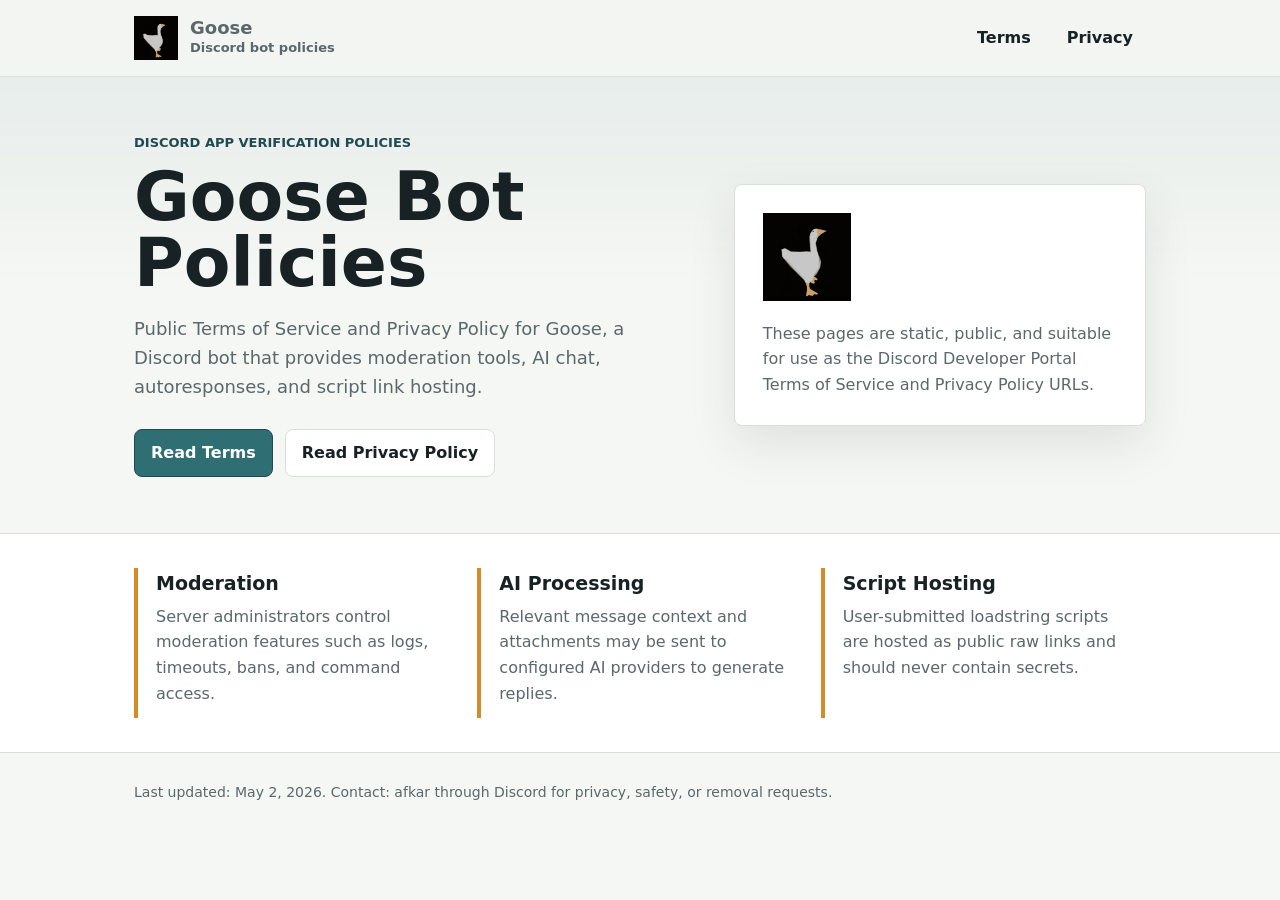
==== index.html @ f8667217 "feat: add Goose policy site" ====
<!doctype html>
<html lang="en">
    <head>
        <meta charset="utf-8" />
        <meta name="viewport" content="width=device-width, initial-scale=1" />
        <title>Goose Bot Policies</title>
        <meta
            name="description"
            content="Terms of Service and Privacy Policy for the Goose Discord bot."
        />
        <link rel="stylesheet" href="assets/styles.css" />
    </head>
    <body>
        <header class="site-header">
            <nav class="nav" aria-label="Primary navigation">
                <a class="brand" href="./" aria-label="Goose policy home">
                    <img src="assets/goose.gif" alt="" />
                    <span>
                        <strong>Goose</strong>
                        <span>Discord bot policies</span>
                    </span>
                </a>
                <div class="nav-links">
                    <a href="terms/">Terms</a>
                    <a href="privacy/">Privacy</a>
                </div>
            </nav>
        </header>

        <main>
            <section class="hero">
                <div>
                    <p class="eyebrow">Discord app verification policies</p>
                    <h1>Goose Bot Policies</h1>
                    <p class="lede">
                        Public Terms of Service and Privacy Policy for Goose, a
                        Discord bot that provides moderation tools, AI chat,
                        autoresponses, and script link hosting.
                    </p>
                    <div class="actions" aria-label="Policy links">
                        <a class="button" href="terms/">Read Terms</a>
                        <a class="button secondary" href="privacy/"
                            >Read Privacy Policy</a
                        >
                    </div>
                </div>
                <aside class="hero-panel" aria-label="Policy summary">
                    <img src="assets/goose.gif" alt="" />
                    <p>
                        These pages are static, public, and suitable for use as
                        the Discord Developer Portal Terms of Service and
                        Privacy Policy URLs.
                    </p>
                </aside>
            </section>

            <section class="summary-band" aria-label="Policy highlights">
                <div class="summary-grid">
                    <article class="summary-item">
                        <h2>Moderation</h2>
                        <p>
                            Server administrators control moderation features
                            such as logs, timeouts, bans, and command access.
                        </p>
                    </article>
                    <article class="summary-item">
                        <h2>AI Processing</h2>
                        <p>
                            Relevant message context and attachments may be sent
                            to configured AI providers to generate replies.
                        </p>
                    </article>
                    <article class="summary-item">
                        <h2>Script Hosting</h2>
                        <p>
                            User-submitted loadstring scripts are hosted as
                            public raw links and should never contain secrets.
                        </p>
                    </article>
                </div>
            </section>
        </main>

        <footer class="site-footer">
            <span>Last updated: May 2, 2026.</span>
            <span>
                Contact: afkar through Discord for privacy, safety, or removal
                requests.</span
            >
        </footer>
    </body>
</html>
---- assets/styles.css ----
:root {
  color-scheme: light;
  --bg: #f5f7f4;
  --surface: #ffffff;
  --ink: #182124;
  --muted: #5b686b;
  --line: #d9e0dc;
  --brand: #2f6f73;
  --brand-dark: #1f4b50;
  --accent: #d48b2a;
  --shadow: 0 18px 48px rgba(27, 44, 48, 0.1);
  font-family: Inter, ui-sans-serif, system-ui, -apple-system, BlinkMacSystemFont, "Segoe UI", sans-serif;
}

* {
  box-sizing: border-box;
}

html {
  background: var(--bg);
}

body {
  margin: 0;
  color: var(--ink);
  background:
    linear-gradient(180deg, rgba(47, 111, 115, 0.1), rgba(245, 247, 244, 0) 280px),
    var(--bg);
  line-height: 1.6;
}

a {
  color: var(--brand-dark);
  font-weight: 700;
  text-decoration-thickness: 0.08em;
  text-underline-offset: 0.18em;
}

.site-header {
  border-bottom: 1px solid rgba(217, 224, 220, 0.9);
  background: rgba(245, 247, 244, 0.86);
}

.nav {
  max-width: 1060px;
  margin: 0 auto;
  min-height: 76px;
  padding: 14px 24px;
  display: flex;
  align-items: center;
  justify-content: space-between;
  gap: 24px;
}

.brand {
  display: inline-flex;
  align-items: center;
  gap: 12px;
  color: var(--ink);
  text-decoration: none;
}

.brand img {
  width: 44px;
  height: 44px;
}

.brand strong {
  display: block;
  font-size: 18px;
  line-height: 1.1;
}

.brand span {
  display: block;
  color: var(--muted);
  font-size: 13px;
  font-weight: 600;
}

.nav-links {
  display: flex;
  align-items: center;
  gap: 10px;
}

.nav-links a {
  border: 1px solid transparent;
  border-radius: 8px;
  color: var(--ink);
  padding: 8px 12px;
  text-decoration: none;
}

.nav-links a[aria-current="page"],
.nav-links a:hover {
  border-color: var(--line);
  background: var(--surface);
}

.hero,
.policy-shell {
  max-width: 1060px;
  margin: 0 auto;
  padding: 56px 24px;
}

.hero {
  display: grid;
  grid-template-columns: minmax(0, 1.15fr) minmax(280px, 0.85fr);
  align-items: center;
  gap: 42px;
}

.eyebrow {
  margin: 0 0 10px;
  color: var(--brand-dark);
  font-size: 13px;
  font-weight: 800;
  letter-spacing: 0;
  text-transform: uppercase;
}

h1 {
  margin: 0 0 18px;
  font-size: clamp(36px, 7vw, 68px);
  line-height: 0.98;
  letter-spacing: 0;
}

.lede {
  max-width: 680px;
  margin: 0;
  color: var(--muted);
  font-size: 18px;
}

.hero-panel {
  border: 1px solid var(--line);
  border-radius: 8px;
  background: var(--surface);
  box-shadow: var(--shadow);
  padding: 28px;
}

.hero-panel img {
  display: block;
  width: 88px;
  height: 88px;
  margin-bottom: 20px;
}

.hero-panel p {
  margin: 0;
  color: var(--muted);
}

.actions {
  display: flex;
  flex-wrap: wrap;
  gap: 12px;
  margin-top: 28px;
}

.button {
  display: inline-flex;
  align-items: center;
  justify-content: center;
  min-height: 44px;
  border-radius: 8px;
  border: 1px solid var(--brand-dark);
  padding: 10px 16px;
  background: var(--brand);
  color: #ffffff;
  font-weight: 800;
  text-decoration: none;
}

.button.secondary {
  border-color: var(--line);
  background: var(--surface);
  color: var(--ink);
}

.summary-band {
  border-top: 1px solid var(--line);
  border-bottom: 1px solid var(--line);
  background: var(--surface);
}

.summary-grid {
  max-width: 1060px;
  margin: 0 auto;
  padding: 34px 24px;
  display: grid;
  grid-template-columns: repeat(3, minmax(0, 1fr));
  gap: 18px;
}

.summary-item {
  min-height: 150px;
  border-left: 4px solid var(--accent);
  padding: 4px 18px;
}

.summary-item h2 {
  margin: 0 0 8px;
  font-size: 19px;
  line-height: 1.25;
}

.summary-item p {
  margin: 0;
  color: var(--muted);
}

.policy-layout {
  display: grid;
  grid-template-columns: 240px minmax(0, 1fr);
  align-items: start;
  gap: 34px;
}

.toc {
  position: sticky;
  top: 18px;
  border: 1px solid var(--line);
  border-radius: 8px;
  background: var(--surface);
  padding: 18px;
}

.toc strong {
  display: block;
  margin-bottom: 8px;
}

.toc a {
  display: block;
  padding: 5px 0;
  color: var(--muted);
  font-size: 14px;
  text-decoration: none;
}

.policy {
  border: 1px solid var(--line);
  border-radius: 8px;
  background: var(--surface);
  box-shadow: var(--shadow);
  padding: 38px;
}

.policy h1 {
  font-size: clamp(34px, 5vw, 56px);
}

.meta {
  margin: 0 0 26px;
  color: var(--muted);
  font-weight: 700;
}

.policy h2 {
  margin: 34px 0 10px;
  font-size: 24px;
  line-height: 1.25;
}

.policy h2:first-of-type {
  margin-top: 0;
}

.policy p,
.policy li {
  color: var(--muted);
}

.policy ul {
  padding-left: 22px;
}

.notice {
  border-left: 4px solid var(--brand);
  background: #eef5f3;
  padding: 14px 16px;
}

.site-footer {
  max-width: 1060px;
  margin: 0 auto;
  padding: 28px 24px 42px;
  color: var(--muted);
  font-size: 14px;
}

.site-footer a {
  color: var(--muted);
}

@media (max-width: 820px) {
  .nav,
  .hero,
  .policy-shell {
    padding-left: 18px;
    padding-right: 18px;
  }

  .nav {
    align-items: flex-start;
    flex-direction: column;
    gap: 12px;
  }

  .hero,
  .policy-layout,
  .summary-grid {
    grid-template-columns: 1fr;
  }

  .hero {
    padding-top: 38px;
  }

  .toc {
    position: static;
  }

  .policy {
    padding: 26px;
  }
}
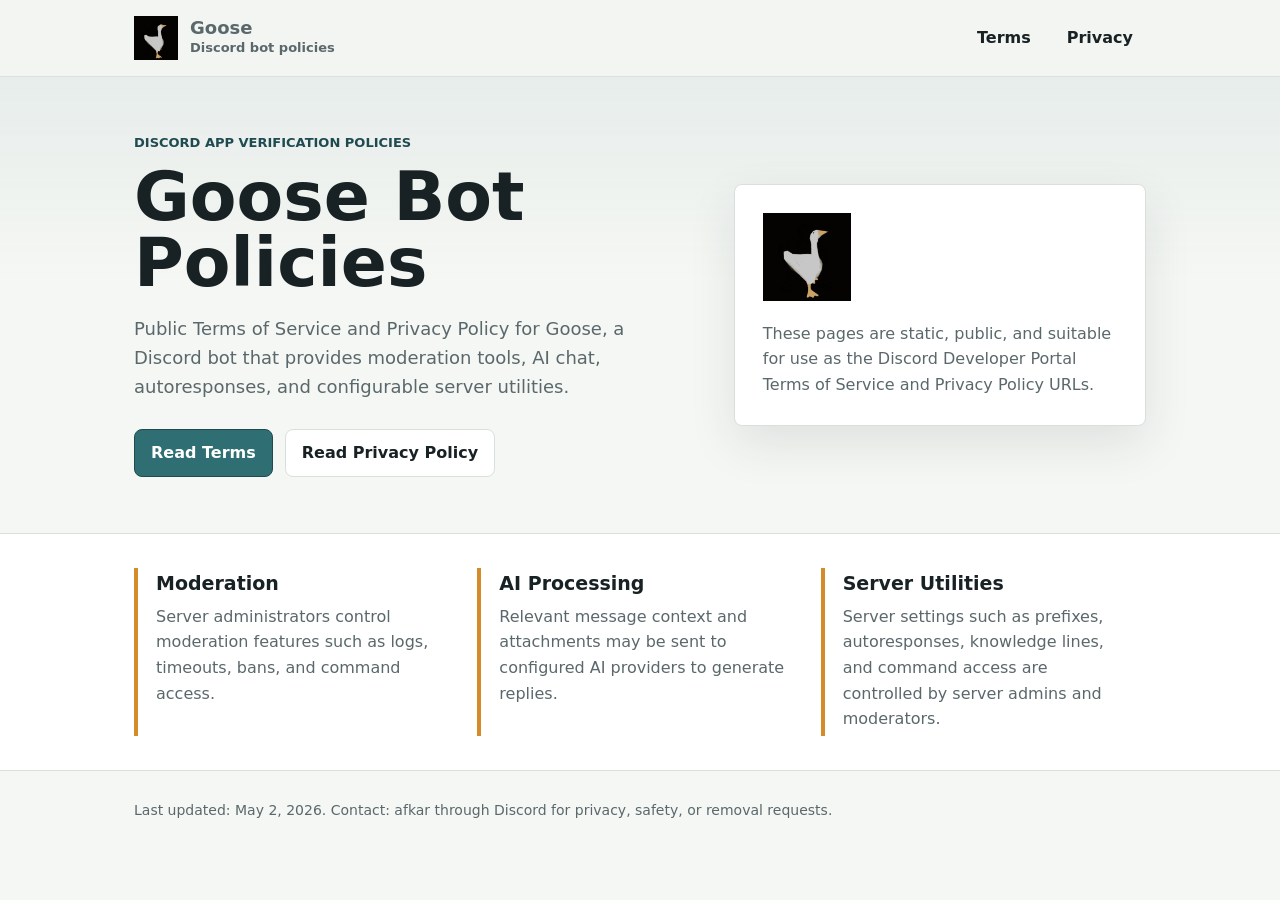
==== commit 148fd734: "docs: update Goose policies after loadstring split" ====
--- a/index.html
+++ b/index.html
@@ -35,7 +35,7 @@
                     <p class="lede">
                         Public Terms of Service and Privacy Policy for Goose, a
                         Discord bot that provides moderation tools, AI chat,
-                        autoresponses, and script link hosting.
+                        autoresponses, and configurable server utilities.
                     </p>
                     <div class="actions" aria-label="Policy links">
                         <a class="button" href="terms/">Read Terms</a>
@@ -71,10 +71,11 @@
                         </p>
                     </article>
                     <article class="summary-item">
-                        <h2>Script Hosting</h2>
+                        <h2>Server Utilities</h2>
                         <p>
-                            User-submitted loadstring scripts are hosted as
-                            public raw links and should never contain secrets.
+                            Server settings such as prefixes, autoresponses,
+                            knowledge lines, and command access are controlled
+                            by server admins and moderators.
                         </p>
                     </article>
                 </div>
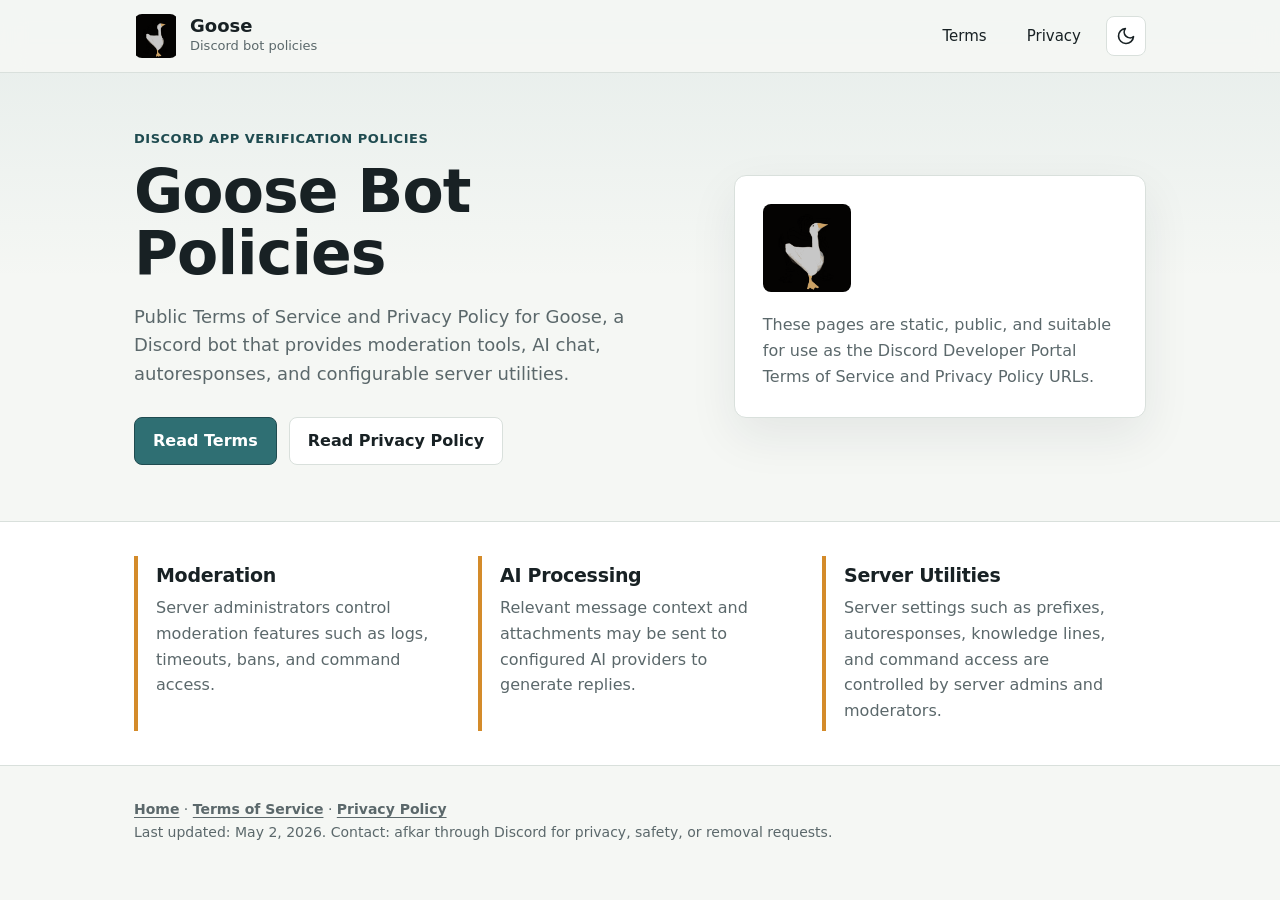
==== commit 79315136: "feat: modernize styling, add light/dark mode, and update terms/privacy policies for discord intent c" ====
--- a/index.html
+++ b/index.html
@@ -8,12 +8,24 @@
             name="description"
             content="Terms of Service and Privacy Policy for the Goose Discord bot."
         />
+        <script>
+            (function () {
+                try {
+                    var stored = localStorage.getItem('goose-theme');
+                    var theme = (stored === 'dark' || stored === 'light') ? stored : (window.matchMedia && window.matchMedia('(prefers-color-scheme: dark)').matches ? 'dark' : 'light');
+                    document.documentElement.setAttribute('data-theme', theme);
+                } catch (e) {
+                    document.documentElement.setAttribute('data-theme', 'light');
+                }
+            })();
+        </script>
         <link rel="stylesheet" href="assets/styles.css" />
+        <script src="assets/theme.js" defer></script>
     </head>
     <body>
         <header class="site-header">
             <nav class="nav" aria-label="Primary navigation">
-                <a class="brand" href="./" aria-label="Goose policy home">
+                <a class="brand" href="./" aria-label="Goose policy home" aria-current="page">
                     <img src="assets/goose.gif" alt="" />
                     <span>
                         <strong>Goose</strong>
@@ -23,6 +35,22 @@
                 <div class="nav-links">
                     <a href="terms/">Terms</a>
                     <a href="privacy/">Privacy</a>
+                    <button id="theme-toggle" class="theme-toggle" type="button" aria-label="Toggle theme" aria-pressed="false" title="Toggle theme">
+                        <svg class="icon-sun theme-icon-sun" viewBox="0 0 24 24" width="20" height="20" fill="none" stroke="currentColor" stroke-width="2" stroke-linecap="round" stroke-linejoin="round" aria-hidden="true">
+                            <circle cx="12" cy="12" r="5"></circle>
+                            <line x1="12" y1="1" x2="12" y2="3"></line>
+                            <line x1="12" y1="21" x2="12" y2="23"></line>
+                            <line x1="4.22" y1="4.22" x2="5.64" y2="5.64"></line>
+                            <line x1="18.36" y1="18.36" x2="19.78" y2="19.78"></line>
+                            <line x1="1" y1="12" x2="3" y2="12"></line>
+                            <line x1="21" y1="12" x2="23" y2="12"></line>
+                            <line x1="4.22" y1="19.78" x2="5.64" y2="18.36"></line>
+                            <line x1="18.36" y1="5.64" x2="19.78" y2="4.22"></line>
+                        </svg>
+                        <svg class="icon-moon theme-icon-moon" viewBox="0 0 24 24" width="20" height="20" fill="none" stroke="currentColor" stroke-width="2" stroke-linecap="round" stroke-linejoin="round" aria-hidden="true">
+                            <path d="M21 12.79A9 9 0 1 1 11.21 3 7 7 0 0 0 21 12.79z"></path>
+                        </svg>
+                    </button>
                 </div>
             </nav>
         </header>
@@ -83,11 +111,17 @@
         </main>
 
         <footer class="site-footer">
-            <span>Last updated: May 2, 2026.</span>
-            <span>
-                Contact: afkar through Discord for privacy, safety, or removal
-                requests.</span
-            >
+            <div class="footer-content">
+                <div class="footer-links">
+                    <a href="./" aria-current="page">Home</a> ·
+                    <a href="terms/">Terms of Service</a> ·
+                    <a href="privacy/">Privacy Policy</a>
+                </div>
+                <div class="footer-meta">
+                    <span>Last updated: May 2, 2026.</span>
+                    <span>Contact: afkar through Discord for privacy, safety, or removal requests.</span>
+                </div>
+            </div>
         </footer>
     </body>
 </html>
--- a/assets/styles.css
+++ b/assets/styles.css
@@ -7,44 +7,107 @@
   --line: #d9e0dc;
   --brand: #2f6f73;
   --brand-dark: #1f4b50;
+  --brand-light: #eef5f3;
   --accent: #d48b2a;
-  --shadow: 0 18px 48px rgba(27, 44, 48, 0.1);
+  --card-shadow: 0 18px 48px rgba(27, 44, 48, 0.08);
+  --shadow: var(--card-shadow);
+  --nav-bg: rgba(245, 247, 244, 0.88);
+  --bg-gradient: linear-gradient(180deg, rgba(47, 111, 115, 0.08), transparent 280px);
+  --focus-ring: #2f6f73;
   font-family: Inter, ui-sans-serif, system-ui, -apple-system, BlinkMacSystemFont, "Segoe UI", sans-serif;
 }
 
-* {
+[data-theme="dark"] {
+  color-scheme: dark;
+  --bg: #111618;
+  --surface: #182023;
+  --ink: #e8efec;
+  --muted: #95a5a7;
+  --line: #273539;
+  --brand: #2e7d83;
+  --brand-dark: #6dc4c8;
+  --brand-light: #162427;
+  --accent: #e59f3b;
+  --card-shadow: 0 18px 48px rgba(0, 0, 0, 0.4);
+  --shadow: var(--card-shadow);
+  --nav-bg: rgba(17, 22, 24, 0.88);
+  --bg-gradient: linear-gradient(180deg, rgba(72, 157, 161, 0.08), transparent 280px);
+  --focus-ring: #6dc4c8;
+}
+
+*,
+*::before,
+*::after {
   box-sizing: border-box;
 }
 
 html {
-  background: var(--bg);
+  background-color: var(--bg);
+  color-scheme: light;
+}
+
+html[data-theme="dark"] {
+  color-scheme: dark;
 }
 
 body {
   margin: 0;
   color: var(--ink);
-  background:
-    linear-gradient(180deg, rgba(47, 111, 115, 0.1), rgba(245, 247, 244, 0) 280px),
-    var(--bg);
+  background-color: var(--bg);
+  background-image: var(--bg-gradient);
+  background-repeat: no-repeat;
   line-height: 1.6;
+  transition: background-color 0.25s ease, color 0.25s ease;
+}
+
+:focus-visible {
+  outline: 2px solid var(--focus-ring);
+  outline-offset: 3px;
+}
+
+:focus:not(:focus-visible) {
+  outline: none;
 }
 
 a {
   color: var(--brand-dark);
-  font-weight: 700;
+  font-weight: 600;
   text-decoration-thickness: 0.08em;
   text-underline-offset: 0.18em;
+  transition: color 0.2s ease;
+}
+
+a:hover {
+  text-decoration-color: var(--brand);
+}
+
+h1, h2, h3 {
+  color: var(--ink);
+  font-weight: 800;
+  letter-spacing: -0.015em;
+}
+
+h1 {
+  margin: 0 0 18px;
+  font-size: clamp(34px, 6vw, 60px);
+  line-height: 1.04;
 }
 
 .site-header {
-  border-bottom: 1px solid rgba(217, 224, 220, 0.9);
-  background: rgba(245, 247, 244, 0.86);
+  position: sticky;
+  top: 0;
+  z-index: 100;
+  border-bottom: 1px solid var(--line);
+  background: var(--nav-bg);
+  backdrop-filter: blur(12px);
+  -webkit-backdrop-filter: blur(12px);
+  transition: background-color 0.25s ease, border-color 0.25s ease;
 }
 
 .nav {
   max-width: 1060px;
   margin: 0 auto;
-  min-height: 76px;
+  min-height: 72px;
   padding: 14px 24px;
   display: flex;
   align-items: center;
@@ -63,19 +126,22 @@
 .brand img {
   width: 44px;
   height: 44px;
+  border-radius: 8px;
+  object-fit: contain;
 }
 
 .brand strong {
   display: block;
   font-size: 18px;
   line-height: 1.1;
+  color: var(--ink);
 }
 
 .brand span {
   display: block;
   color: var(--muted);
   font-size: 13px;
-  font-weight: 600;
+  font-weight: 500;
 }
 
 .nav-links {
@@ -88,14 +154,77 @@
   border: 1px solid transparent;
   border-radius: 8px;
   color: var(--ink);
-  padding: 8px 12px;
+  padding: 8px 14px;
   text-decoration: none;
+  font-size: 15px;
+  font-weight: 500;
+  transition: background-color 0.2s ease, border-color 0.2s ease, color 0.2s ease;
 }
 
 .nav-links a[aria-current="page"],
 .nav-links a:hover {
   border-color: var(--line);
   background: var(--surface);
+  color: var(--ink);
+}
+
+.theme-toggle {
+  display: inline-flex;
+  align-items: center;
+  justify-content: center;
+  width: 40px;
+  height: 40px;
+  padding: 0;
+  border: 1px solid var(--line);
+  border-radius: 8px;
+  background: var(--surface);
+  color: var(--ink);
+  cursor: pointer;
+  transition: background-color 0.2s ease, border-color 0.2s ease, color 0.2s ease, transform 0.15s ease;
+}
+
+.theme-toggle:hover {
+  border-color: var(--muted);
+  background: var(--bg);
+  transform: translateY(-1px);
+}
+
+.theme-toggle:active {
+  transform: translateY(0);
+}
+
+.theme-toggle svg {
+  width: 20px;
+  height: 20px;
+  fill: none;
+  stroke: currentColor;
+  stroke-width: 2;
+  stroke-linecap: round;
+  stroke-linejoin: round;
+}
+
+.theme-toggle .icon-sun,
+.theme-toggle .theme-icon-sun,
+.theme-toggle .sun-icon {
+  display: none;
+}
+
+.theme-toggle .icon-moon,
+.theme-toggle .theme-icon-moon,
+.theme-toggle .moon-icon {
+  display: block;
+}
+
+[data-theme="dark"] .theme-toggle .icon-sun,
+[data-theme="dark"] .theme-toggle .theme-icon-sun,
+[data-theme="dark"] .theme-toggle .sun-icon {
+  display: block;
+}
+
+[data-theme="dark"] .theme-toggle .icon-moon,
+[data-theme="dark"] .theme-toggle .theme-icon-moon,
+[data-theme="dark"] .theme-toggle .moon-icon {
+  display: none;
 }
 
 .hero,
@@ -117,15 +246,8 @@
   color: var(--brand-dark);
   font-size: 13px;
   font-weight: 800;
-  letter-spacing: 0;
+  letter-spacing: 0.04em;
   text-transform: uppercase;
-}
-
-h1 {
-  margin: 0 0 18px;
-  font-size: clamp(36px, 7vw, 68px);
-  line-height: 0.98;
-  letter-spacing: 0;
 }
 
 .lede {
@@ -133,14 +255,16 @@
   margin: 0;
   color: var(--muted);
   font-size: 18px;
+  line-height: 1.6;
 }
 
 .hero-panel {
   border: 1px solid var(--line);
-  border-radius: 8px;
+  border-radius: 12px;
   background: var(--surface);
   box-shadow: var(--shadow);
   padding: 28px;
+  transition: background-color 0.25s ease, border-color 0.25s ease, box-shadow 0.25s ease;
 }
 
 .hero-panel img {
@@ -148,6 +272,7 @@
   width: 88px;
   height: 88px;
   margin-bottom: 20px;
+  border-radius: 8px;
 }
 
 .hero-panel p {
@@ -169,23 +294,51 @@
   min-height: 44px;
   border-radius: 8px;
   border: 1px solid var(--brand-dark);
-  padding: 10px 16px;
+  padding: 10px 18px;
   background: var(--brand);
   color: #ffffff;
-  font-weight: 800;
+  font-weight: 700;
   text-decoration: none;
+  cursor: pointer;
+  transition: background-color 0.2s ease, border-color 0.2s ease, transform 0.15s ease, box-shadow 0.2s ease;
+}
+
+.button:hover,
+.button:active {
+  background: var(--brand-dark);
+  transform: translateY(-1px);
+  box-shadow: 0 4px 12px rgba(47, 111, 115, 0.25);
+}
+
+.button:active {
+  transform: translateY(0);
+}
+
+[data-theme="dark"] .button:not(.secondary):hover,
+[data-theme="dark"] .button:not(.secondary):active {
+  color: var(--surface);
 }
 
 .button.secondary {
   border-color: var(--line);
   background: var(--surface);
   color: var(--ink);
+  box-shadow: none;
+}
+
+.button.secondary:hover,
+.button.secondary:active {
+  border-color: var(--muted);
+  background: var(--bg);
+  color: var(--ink);
+  box-shadow: 0 4px 12px rgba(0, 0, 0, 0.05);
 }
 
 .summary-band {
   border-top: 1px solid var(--line);
   border-bottom: 1px solid var(--line);
   background: var(--surface);
+  transition: background-color 0.25s ease, border-color 0.25s ease;
 }
 
 .summary-grid {
@@ -194,13 +347,19 @@
   padding: 34px 24px;
   display: grid;
   grid-template-columns: repeat(3, minmax(0, 1fr));
-  gap: 18px;
+  gap: 20px;
 }
 
 .summary-item {
-  min-height: 150px;
+  min-height: 140px;
   border-left: 4px solid var(--accent);
-  padding: 4px 18px;
+  background: var(--surface);
+  padding: 8px 18px;
+  transition: transform 0.2s ease;
+}
+
+.summary-item:hover {
+  transform: translateY(-1px);
 }
 
 .summary-item h2 {
@@ -223,48 +382,65 @@
 
 .toc {
   position: sticky;
-  top: 18px;
+  top: 92px;
   border: 1px solid var(--line);
-  border-radius: 8px;
+  border-radius: 12px;
   background: var(--surface);
   padding: 18px;
+  box-shadow: var(--shadow);
+  transition: background-color 0.25s ease, border-color 0.25s ease, box-shadow 0.25s ease;
 }
 
 .toc strong {
   display: block;
-  margin-bottom: 8px;
+  margin-bottom: 10px;
+  color: var(--ink);
+  font-size: 14px;
+  text-transform: uppercase;
+  letter-spacing: 0.05em;
 }
 
 .toc a {
   display: block;
-  padding: 5px 0;
+  padding: 6px 10px;
+  border-radius: 6px;
   color: var(--muted);
   font-size: 14px;
+  font-weight: 500;
   text-decoration: none;
+  transition: color 0.15s ease, background-color 0.15s ease;
+}
+
+.toc a:hover {
+  color: var(--ink);
+  background: var(--bg);
 }
 
 .policy {
   border: 1px solid var(--line);
-  border-radius: 8px;
+  border-radius: 12px;
   background: var(--surface);
   box-shadow: var(--shadow);
   padding: 38px;
+  transition: background-color 0.25s ease, border-color 0.25s ease, box-shadow 0.25s ease;
 }
 
 .policy h1 {
-  font-size: clamp(34px, 5vw, 56px);
+  font-size: clamp(32px, 5vw, 52px);
+  margin-top: 0;
 }
 
 .meta {
   margin: 0 0 26px;
   color: var(--muted);
-  font-weight: 700;
+  font-weight: 600;
+  font-size: 14px;
 }
 
 .policy h2 {
-  margin: 34px 0 10px;
-  font-size: 24px;
-  line-height: 1.25;
+  margin: 36px 0 12px;
+  font-size: 22px;
+  line-height: 1.3;
 }
 
 .policy h2:first-of-type {
@@ -274,6 +450,7 @@
 .policy p,
 .policy li {
   color: var(--muted);
+  line-height: 1.65;
 }
 
 .policy ul {
@@ -282,44 +459,68 @@
 
 .notice {
   border-left: 4px solid var(--brand);
-  background: #eef5f3;
-  padding: 14px 16px;
+  border-radius: 0 8px 8px 0;
+  background: var(--brand-light);
+  padding: 16px 20px;
+  margin: 24px 0;
+  transition: background-color 0.25s ease, border-color 0.25s ease;
+}
+
+.notice p {
+  color: var(--ink);
+  margin: 0;
 }
 
 .site-footer {
   max-width: 1060px;
   margin: 0 auto;
-  padding: 28px 24px 42px;
+  padding: 32px 24px 48px;
   color: var(--muted);
   font-size: 14px;
+  display: flex;
+  flex-direction: column;
+  gap: 6px;
 }
 
 .site-footer a {
   color: var(--muted);
+}
+
+.site-footer a:hover {
+  color: var(--ink);
 }
 
 @media (max-width: 820px) {
   .nav,
   .hero,
-  .policy-shell {
+  .policy-shell,
+  .site-footer {
     padding-left: 18px;
     padding-right: 18px;
   }
 
   .nav {
+    flex-direction: column;
     align-items: flex-start;
-    flex-direction: column;
-    gap: 12px;
+    gap: 14px;
+    padding-top: 16px;
+    padding-bottom: 16px;
+  }
+
+  .nav-links {
+    width: 100%;
+    justify-content: space-between;
   }
 
   .hero,
   .policy-layout,
   .summary-grid {
     grid-template-columns: 1fr;
+    gap: 28px;
   }
 
   .hero {
-    padding-top: 38px;
+    padding-top: 36px;
   }
 
   .toc {
@@ -327,7 +528,31 @@
   }
 
   .policy {
-    padding: 26px;
-  }
-}
-
+    padding: 24px;
+  }
+}
+
+@media (max-width: 480px) {
+  .actions {
+    flex-direction: column;
+  }
+
+  .button {
+    width: 100%;
+  }
+
+  .hero-panel {
+    padding: 20px;
+  }
+}
+
+@media (prefers-reduced-motion: reduce) {
+  *,
+  *::before,
+  *::after {
+    animation-duration: 0.01ms !important;
+    animation-iteration-count: 1 !important;
+    transition-duration: 0.01ms !important;
+    scroll-behavior: auto !important;
+  }
+}
